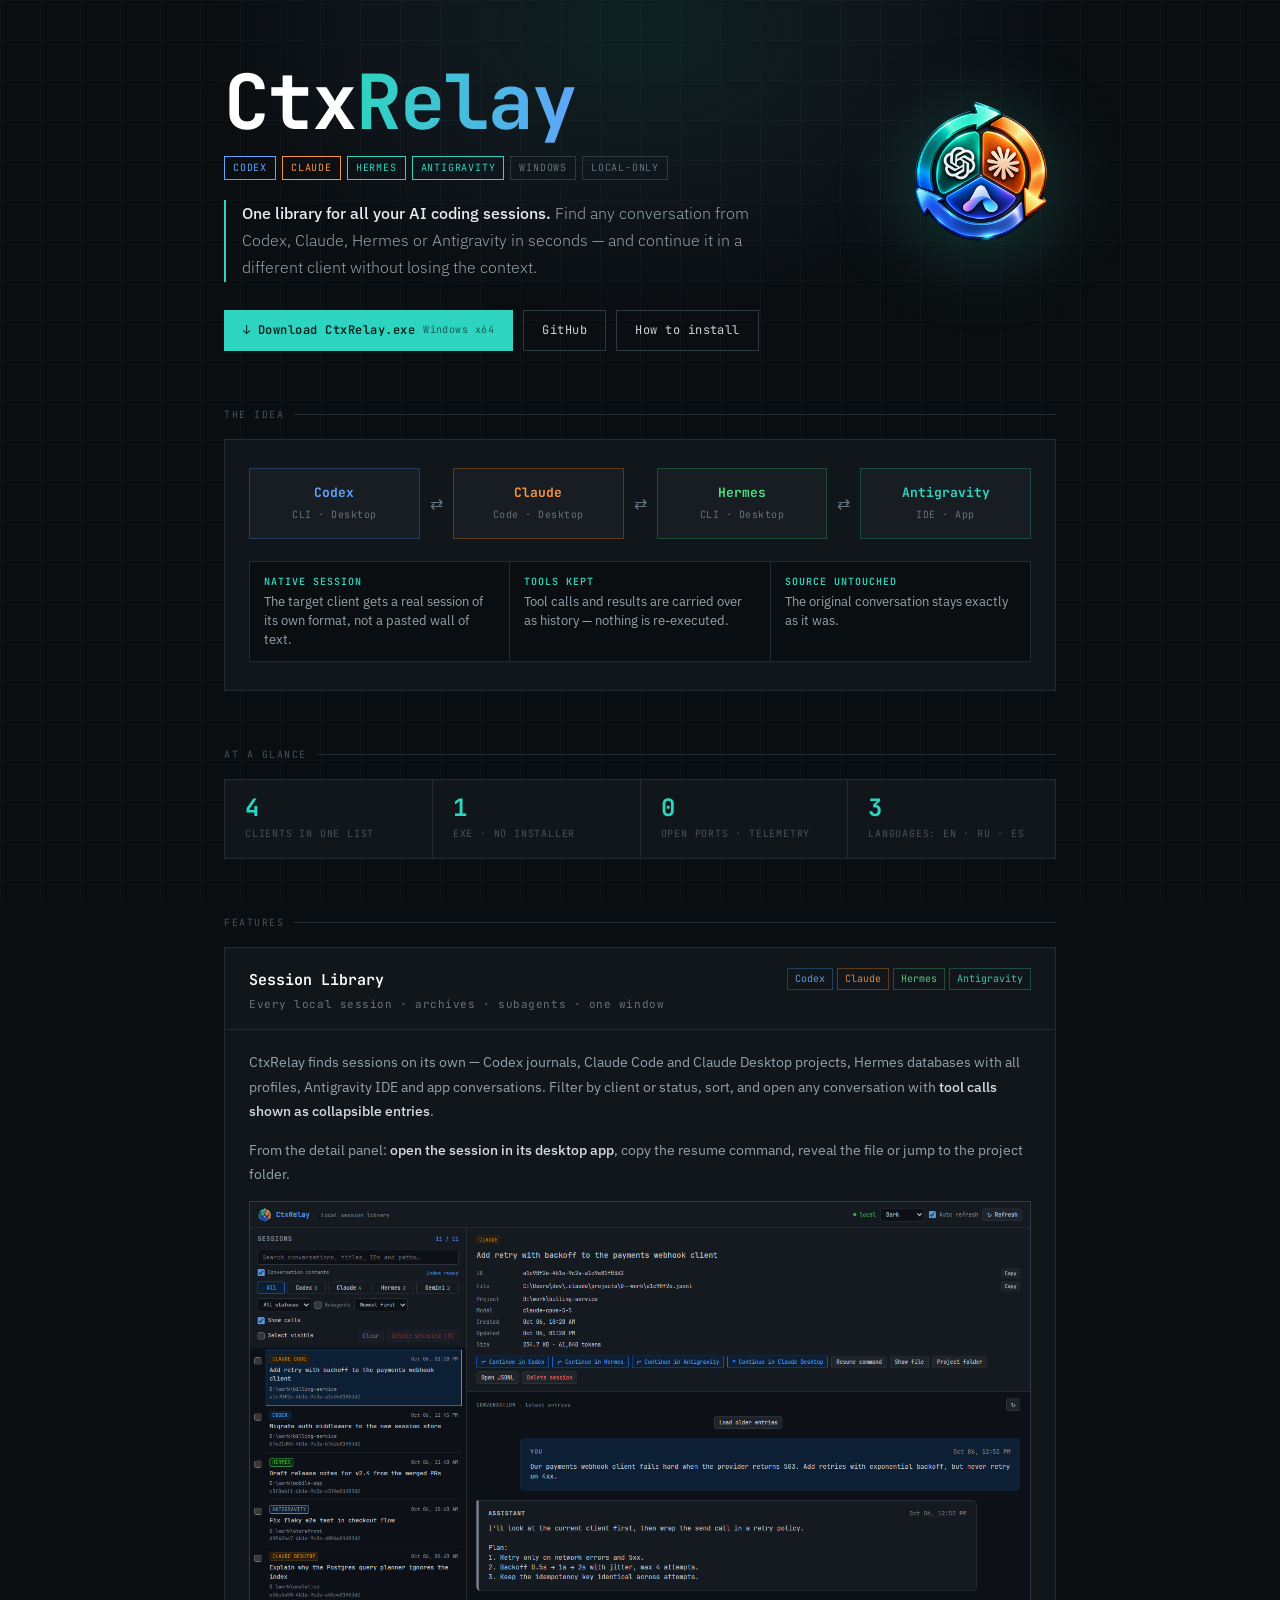
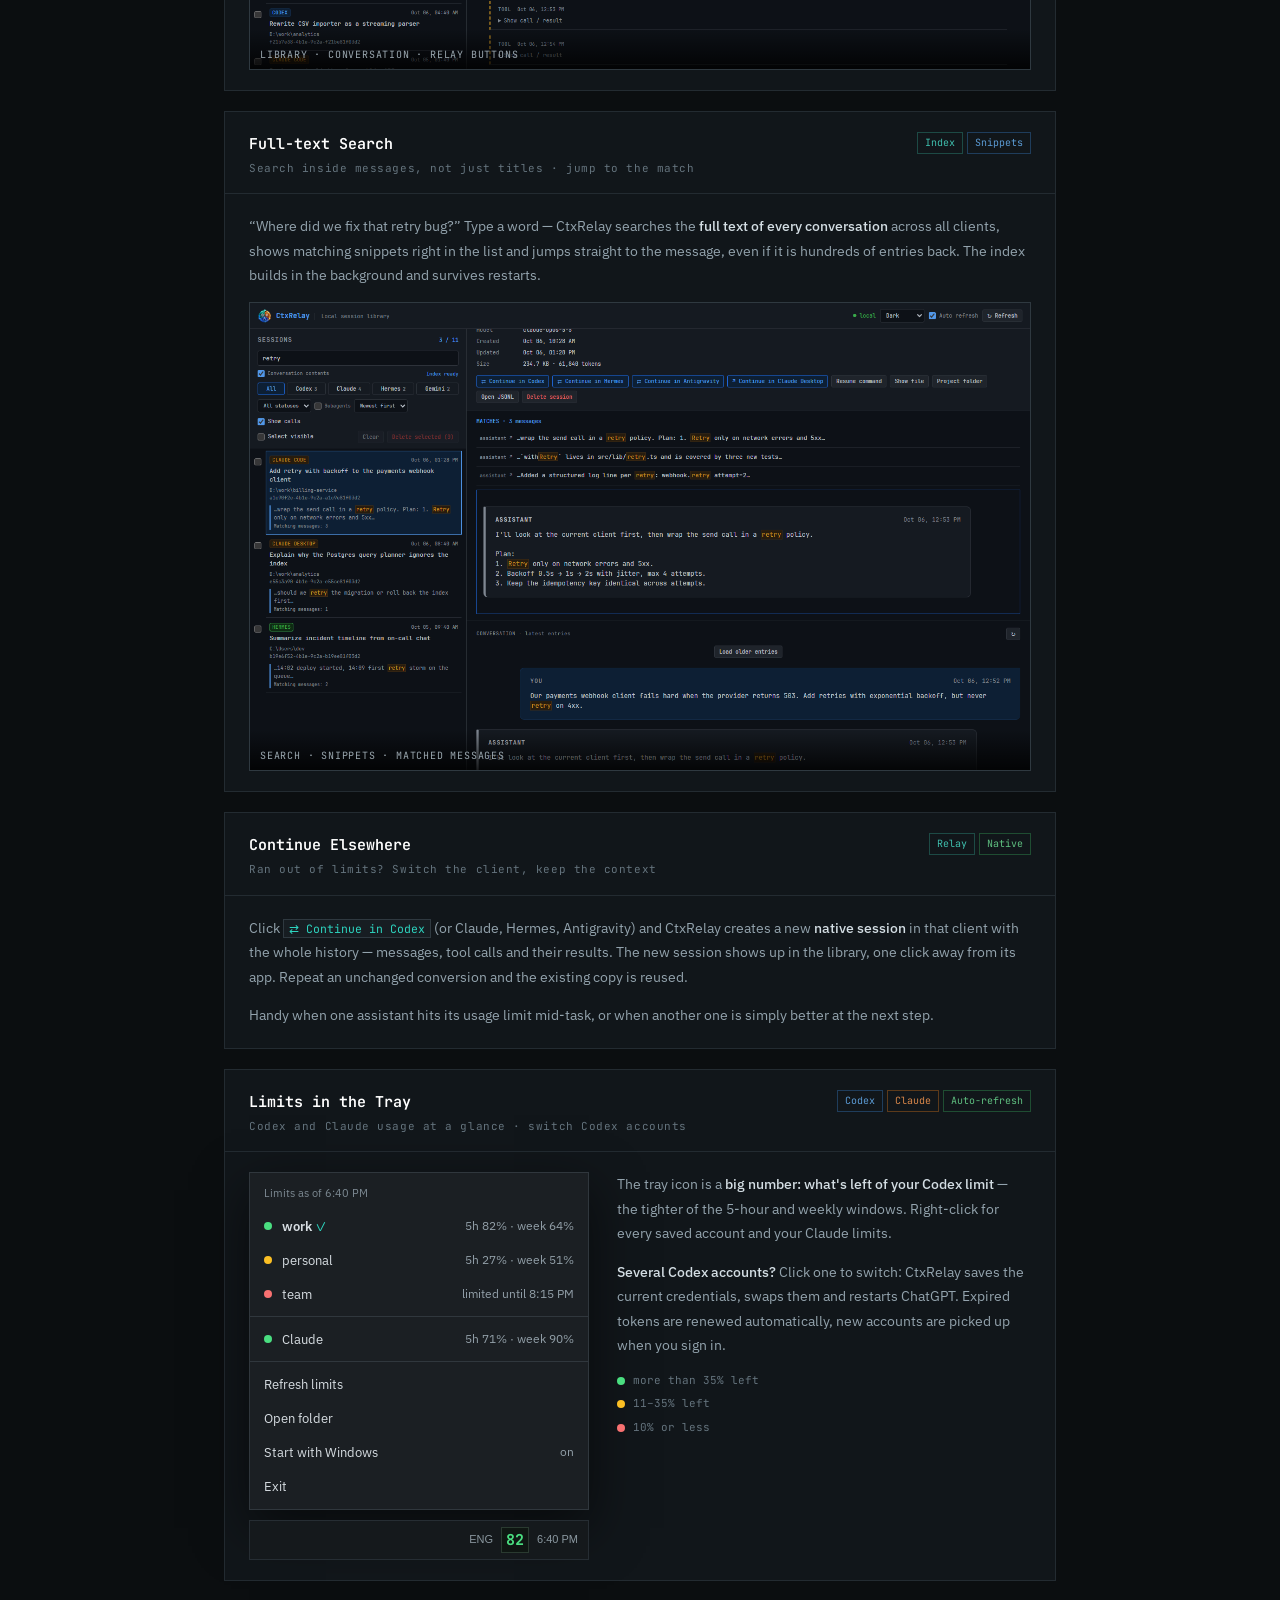
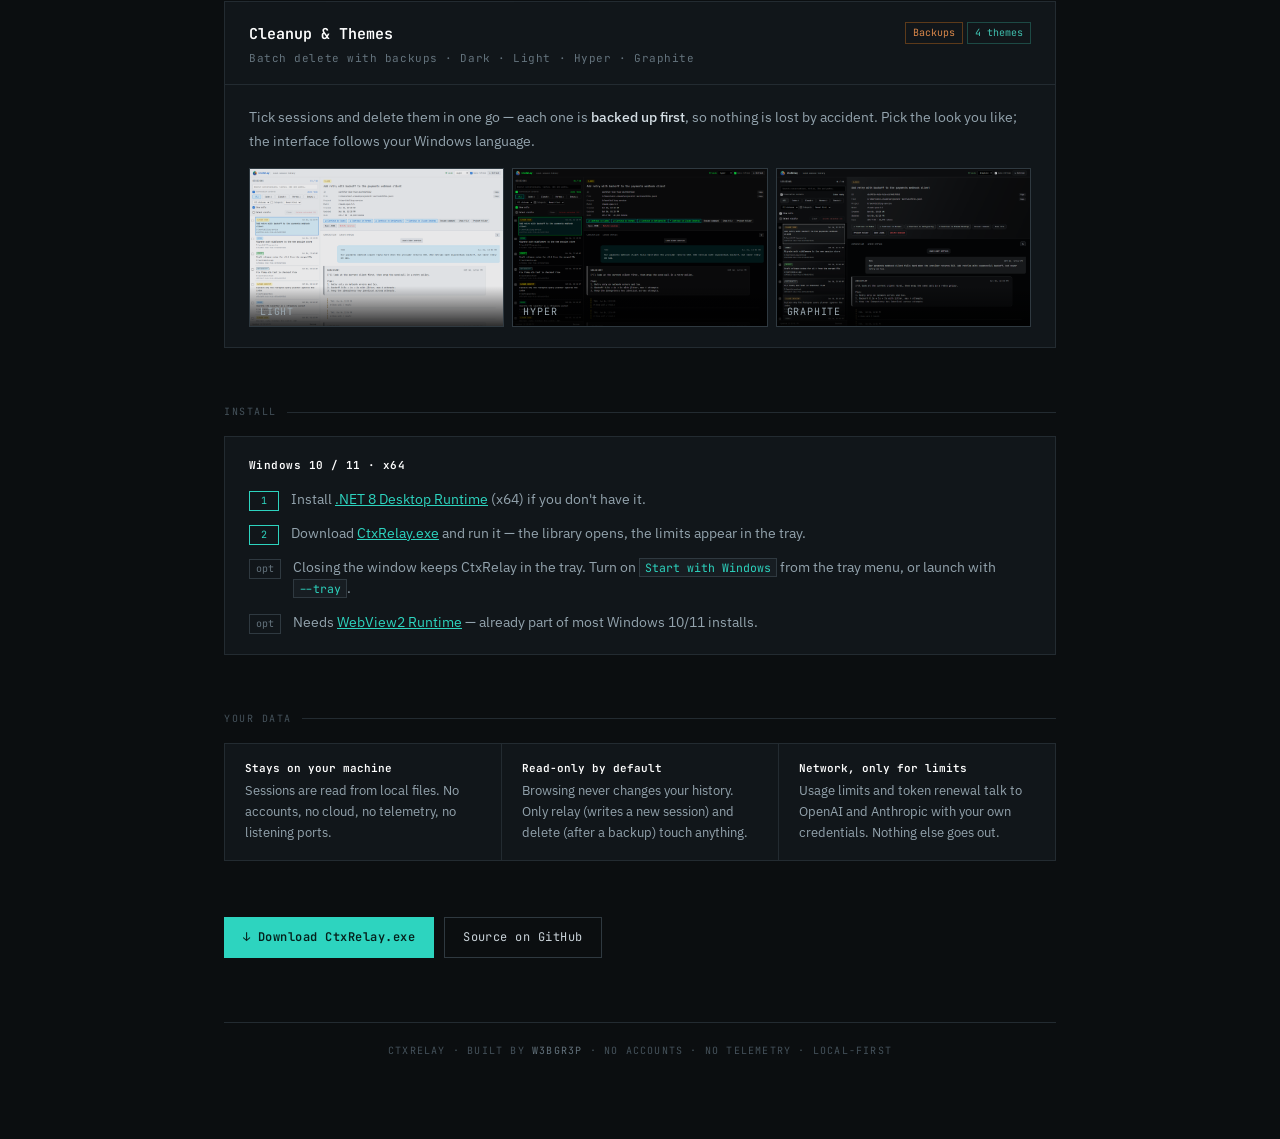
==== docs/index.html @ 4fca5189 "Add project landing page with demo screenshots" ====
<!DOCTYPE html>
<html lang="en">
<head>
  <meta charset="UTF-8">
  <meta name="viewport" content="width=device-width, initial-scale=1.0">
  <title>CtxRelay — one library for all your AI coding sessions</title>
  <meta name="description" content="Search Codex, Claude, Hermes and Antigravity sessions in one place and continue any conversation in another client. Windows, local, single exe.">
  <meta property="og:title" content="CtxRelay">
  <meta property="og:description" content="One library for Codex, Claude, Hermes and Antigravity sessions. Search them, read them, relay them to another client.">
  <meta property="og:image" content="images/library.png">
  <link rel="icon" type="image/png" href="images/logo.png">
  <link rel="preconnect" href="https://fonts.googleapis.com">
  <link href="https://fonts.googleapis.com/css2?family=JetBrains+Mono:wght@300;400;600;700&family=IBM+Plex+Sans:wght@300;400;500&display=swap" rel="stylesheet">
  <style>
    :root{
      --bg:#0b0e10;--bg2:#11161a;--bg3:#171d22;
      --border:#232b31;--border2:#2f3940;
      --text:#c9d2d8;--text-dim:#64737d;--text-muted:#45525b;--prose:#93a3ad;
      --teal:#2dd4bf;--orange:#fb923c;--blue:#60a5fa;--green:#4ade80;--amber:#fbbf24;--red:#f87171;
    }
    *{margin:0;padding:0;box-sizing:border-box}
    html{scroll-behavior:smooth}
    body{background:var(--bg);color:var(--text);font-family:'JetBrains Mono',monospace;font-size:13px;line-height:1.6;overflow-x:hidden}
    body::before{content:'';position:fixed;inset:0;background-image:linear-gradient(var(--border) 1px,transparent 1px),linear-gradient(90deg,var(--border) 1px,transparent 1px);background-size:40px 40px;opacity:.22;pointer-events:none;z-index:0}
    body::after{content:'';position:fixed;top:-30vh;left:50%;width:900px;height:600px;transform:translateX(-50%);background:radial-gradient(closest-side,rgba(45,212,191,.10),rgba(96,165,250,.05) 55%,transparent);pointer-events:none;z-index:0}
    .wrap{position:relative;z-index:1;max-width:880px;margin:0 auto;padding:64px 24px 80px}
    a{color:inherit}

    /* HERO */
    .hero{display:grid;grid-template-columns:1fr auto;gap:32px;align-items:center;margin-bottom:28px}
    .hero-logo{width:150px;height:150px;filter:drop-shadow(0 10px 40px rgba(45,212,191,.25))}
    .hero-name{font-size:clamp(44px,8vw,76px);font-weight:700;letter-spacing:-2px;color:#fff;line-height:1;margin-bottom:16px}
    .hero-name span{background:linear-gradient(90deg,var(--teal),var(--blue));-webkit-background-clip:text;background-clip:text;color:transparent}
    .hero-tags{display:flex;flex-wrap:wrap;gap:6px;margin-bottom:20px}
    .tag{font-size:10px;letter-spacing:.08em;text-transform:uppercase;padding:3px 8px;border:1px solid var(--border2);color:var(--text-dim)}
    .tag.t{border-color:var(--teal);color:var(--teal)}
    .tag.o{border-color:var(--orange);color:var(--orange)}
    .tag.b{border-color:var(--blue);color:var(--blue)}
    .hero-bio{font-family:'IBM Plex Sans',sans-serif;font-size:16px;font-weight:300;color:var(--prose);max-width:560px;line-height:1.7;border-left:2px solid var(--teal);padding-left:16px}
    .hero-bio b{color:#e6edf1;font-weight:500}
    .cta{display:flex;flex-wrap:wrap;gap:10px;margin:0 0 56px}
    .btn{font-family:'JetBrains Mono',monospace;font-size:12px;letter-spacing:.04em;padding:10px 18px;border:1px solid var(--border2);color:var(--text);text-decoration:none;transition:border-color .15s,color .15s,background .15s;display:inline-flex;align-items:center;gap:8px}
    .btn:hover{border-color:var(--teal);color:var(--teal)}
    .btn.primary{background:var(--teal);border-color:var(--teal);color:#05201c;font-weight:600}
    .btn.primary:hover{background:#5eead4;color:#05201c}
    .btn small{opacity:.65;font-weight:400}

    /* SECTION */
    .section{margin-bottom:56px}
    .section-label{font-size:10px;letter-spacing:.15em;text-transform:uppercase;color:var(--text-muted);margin-bottom:16px;display:flex;align-items:center;gap:10px}
    .section-label::after{content:'';flex:1;height:1px;background:var(--border)}

    /* RELAY DIAGRAM */
    .relay{border:1px solid var(--border);background:var(--bg2);padding:28px 24px}
    .relay-row{display:grid;grid-template-columns:1fr auto 1fr auto 1fr auto 1fr;align-items:center;gap:10px}
    .node{border:1px solid var(--border2);background:var(--bg3);padding:14px 10px;text-align:center}
    .node b{display:block;color:#fff;font-size:13px}
    .node small{font-size:10px;color:var(--text-dim);letter-spacing:.05em}
    .node.codex{border-color:#1f3d5c}.node.codex b{color:var(--blue)}
    .node.claude{border-color:#5c3a1a}.node.claude b{color:var(--orange)}
    .node.hermes{border-color:#1f4d32}.node.hermes b{color:var(--green)}
    .node.gemini{border-color:#1d4a45}.node.gemini b{color:var(--teal)}
    .link{color:var(--text-dim);font-size:16px;animation:pulse 2.4s ease-in-out infinite}
    .link:nth-of-type(2){animation-delay:.4s}.link:nth-of-type(3){animation-delay:.8s}
    @keyframes pulse{0%,100%{opacity:.35}50%{opacity:1;color:var(--teal)}}
    .relay-notes{display:grid;grid-template-columns:repeat(3,1fr);gap:1px;background:var(--border);border:1px solid var(--border);margin-top:22px}
    .relay-notes div{background:var(--bg);padding:12px 14px;font-family:'IBM Plex Sans',sans-serif;font-size:12.5px;color:var(--prose);line-height:1.5}
    .relay-notes b{display:block;font-family:'JetBrains Mono',monospace;font-size:10px;letter-spacing:.1em;text-transform:uppercase;color:var(--teal);margin-bottom:3px;font-weight:600}

    /* STATS */
    .stats{display:grid;grid-template-columns:repeat(auto-fit,minmax(150px,1fr));gap:1px;background:var(--border);border:1px solid var(--border)}
    .stat{background:var(--bg2);padding:16px 20px}
    .stat-val{font-size:24px;font-weight:700;color:var(--teal);line-height:1;margin-bottom:6px}
    .stat-label{font-size:10px;color:var(--text-muted);letter-spacing:.08em;text-transform:uppercase}

    /* FEATURES */
    .feature{border:1px solid var(--border);background:var(--bg2);margin-bottom:20px}
    .feature-header{padding:20px 24px 16px;display:flex;justify-content:space-between;align-items:flex-start;gap:12px;border-bottom:1px solid var(--border)}
    .feature-name{font-size:15px;font-weight:600;color:#fff;margin-bottom:4px}
    .feature-subtitle{font-size:11px;color:var(--text-dim);letter-spacing:.05em}
    .feature-badges{display:flex;flex-wrap:wrap;gap:4px;flex-shrink:0;justify-content:flex-end}
    .badge{font-size:10px;padding:2px 7px;border:1px solid var(--border2);color:var(--text-dim);white-space:nowrap}
    .badge.g{border-color:#1f4d32;color:#5fbf80}.badge.b{border-color:#1f3d5c;color:#5b9bd5}
    .badge.o{border-color:#5c3a1a;color:#d9874a}.badge.t{border-color:#1d4a45;color:#3fbfae}
    .feature-body{padding:20px 24px}
    .feature-desc{font-family:'IBM Plex Sans',sans-serif;font-size:14px;color:var(--prose);line-height:1.75;margin-bottom:14px}
    .feature-desc:last-child{margin-bottom:0}
    .feature-desc strong{color:#d3dde3;font-weight:500}
    .feature-desc code{font-family:'JetBrains Mono',monospace;font-size:11.5px;color:var(--teal);background:var(--bg3);border:1px solid var(--border2);padding:1px 5px}

    /* SCREENSHOTS */
    .screenshots{display:grid;grid-template-columns:1fr 1fr;gap:8px;margin-top:4px}
    .screenshots.single{grid-template-columns:1fr}
    .screenshots.three{grid-template-columns:repeat(3,1fr)}
    .ss{border:1px solid var(--border2);overflow:hidden;aspect-ratio:16/10;position:relative;background:var(--bg3);cursor:zoom-in}
    .screenshots.single .ss{aspect-ratio:16/9.6}
    .ss img{width:100%;height:100%;object-fit:cover;object-position:top left;display:block;opacity:.9;transition:opacity .2s,transform .4s}
    .ss:hover img{opacity:1;transform:scale(1.01)}
    .ss-label{position:absolute;bottom:0;left:0;right:0;background:linear-gradient(transparent,rgba(0,0,0,.8));font-size:10px;letter-spacing:.08em;text-transform:uppercase;color:#9aa7af;padding:18px 10px 6px}

    /* TRAY MOCK */
    .tray-demo{display:grid;grid-template-columns:auto 1fr;gap:28px;align-items:start}
    .menu{width:340px;max-width:100%;background:#1b1f23;border:1px solid #30373d;box-shadow:0 18px 50px rgba(0,0,0,.55);padding:6px 0;font-family:'Segoe UI','IBM Plex Sans',sans-serif;font-size:12.5px;color:#d7dde2}
    .menu-cap{padding:6px 14px;font-size:11px;color:#7d8a93}
    .menu-item{display:flex;align-items:center;gap:10px;padding:7px 14px}
    .menu-item:hover{background:#262c32}
    .menu-item .dot{width:8px;height:8px;border-radius:50%;flex-shrink:0}
    .menu-item .name{flex:1}
    .menu-item .name b{font-weight:600}
    .menu-item .right{color:#93a0a9;font-variant-numeric:tabular-nums;font-size:12px}
    .menu-item.active .name::after{content:' ✓';color:var(--teal)}
    .menu-sep{height:1px;background:#30373d;margin:5px 0}
    .taskbar{display:flex;align-items:center;gap:8px;margin-top:10px;width:340px;max-width:100%;justify-content:flex-end;padding:6px 10px;background:#15191c;border:1px solid #262d33;font-family:'Segoe UI',sans-serif;font-size:11px;color:#8a979f}
    .tray-icon{font-family:'JetBrains Mono',monospace;font-weight:700;font-size:15px;color:var(--green);padding:0 4px;border:1px solid #2a3a30;background:#0f1612}
    .legend{display:flex;flex-direction:column;gap:6px;margin-top:14px;font-size:11px;color:var(--text-dim)}
    .legend span::before{content:'';display:inline-block;width:8px;height:8px;border-radius:50%;margin-right:8px;vertical-align:middle;background:var(--c)}

    /* INSTALL */
    .install{border:1px solid var(--border);background:var(--bg2);padding:20px 24px}
    .install-title{font-size:11px;font-weight:600;color:#fff;margin-bottom:14px;letter-spacing:.04em}
    .install-step{display:flex;gap:12px;align-items:flex-start;margin-bottom:12px;font-family:'IBM Plex Sans',sans-serif;font-size:13.5px;color:var(--prose);line-height:1.6}
    .install-step:last-child{margin-bottom:0}
    .install-num{font-family:'JetBrains Mono',monospace;font-size:10px;color:var(--teal);border:1px solid var(--teal);padding:1px 6px;flex-shrink:0;margin-top:2px;min-width:30px;text-align:center}
    .install-num.opt{color:var(--text-dim);border-color:var(--border2)}
    .install-step a{color:var(--teal)}
    .install-step code{font-family:'JetBrains Mono',monospace;font-size:11.5px;color:var(--teal);background:var(--bg3);border:1px solid var(--border2);padding:1px 5px;white-space:nowrap}

    /* PRIVACY */
    .facts{display:grid;grid-template-columns:repeat(auto-fit,minmax(240px,1fr));gap:1px;background:var(--border);border:1px solid var(--border)}
    .fact{background:var(--bg2);padding:16px 20px;font-family:'IBM Plex Sans',sans-serif;font-size:13px;color:var(--prose);line-height:1.6}
    .fact b{display:block;font-family:'JetBrains Mono',monospace;font-size:11px;color:#fff;margin-bottom:4px;font-weight:600}

    footer{margin-top:64px;padding-top:20px;border-top:1px solid var(--border);font-size:10px;color:var(--text-muted);letter-spacing:.12em;text-transform:uppercase;text-align:center}
    footer a{color:var(--text-dim);text-decoration:none}footer a:hover{color:var(--teal)}

    /* LIGHTBOX */
    #lb{display:none;position:fixed;inset:0;z-index:9999;background:rgba(0,0,0,.92);cursor:zoom-out;align-items:center;justify-content:center}
    #lb.on{display:flex}
    #lb img{max-width:94vw;max-height:92vh;object-fit:contain;box-shadow:0 0 80px rgba(0,0,0,.8);border:1px solid var(--border2)}
    #lb-close{position:fixed;top:20px;right:24px;color:var(--text-dim);font-size:11px;letter-spacing:.1em;text-transform:uppercase;cursor:pointer}

    @media(max-width:720px){
      .hero{grid-template-columns:1fr}
      .hero-logo{width:96px;height:96px;order:-1}
      .relay-row{grid-template-columns:1fr 1fr;gap:8px}
      .relay-row .link{display:none}
      .relay-notes{grid-template-columns:1fr}
      .tray-demo{grid-template-columns:1fr}
      .screenshots,.screenshots.three{grid-template-columns:1fr}
      .feature-header{flex-direction:column}
      .feature-badges{justify-content:flex-start}
    }
    @media(prefers-reduced-motion:reduce){.link{animation:none}.ss img{transition:none}}
  </style>
</head>
<body>
<div class="wrap">
  <!-- HERO -->
  <header class="hero">
    <div>
      <h1 class="hero-name">Ctx<span>Relay</span></h1>
      <div class="hero-tags">
        <span class="tag b">Codex</span>
        <span class="tag o">Claude</span>
        <span class="tag t">Hermes</span>
        <span class="tag t">Antigravity</span>
        <span class="tag">Windows</span>
        <span class="tag">Local-only</span>
      </div>
      <p class="hero-bio">
        <b>One library for all your AI coding sessions.</b>
        Find any conversation from Codex, Claude, Hermes or Antigravity in seconds —
        and continue it in a different client without losing the context.
      </p>
    </div>
    <img class="hero-logo" src="images/logo.png" alt="CtxRelay logo" width="150" height="150">
  </header>
  <div class="cta">
    <a class="btn primary" href="https://github.com/w3bgr3p/CtxRelay/releases/latest/download/CtxRelay.exe">↓ Download CtxRelay.exe <small>Windows x64</small></a>
    <a class="btn" href="https://github.com/w3bgr3p/CtxRelay">GitHub</a>
    <a class="btn" href="#install">How to install</a>
  </div>

  <!-- RELAY -->
  <section class="section">
    <div class="section-label">The idea</div>
    <div class="relay">
      <div class="relay-row">
        <div class="node codex"><b>Codex</b><small>CLI · Desktop</small></div>
        <span class="link">⇄</span>
        <div class="node claude"><b>Claude</b><small>Code · Desktop</small></div>
        <span class="link">⇄</span>
        <div class="node hermes"><b>Hermes</b><small>CLI · Desktop</small></div>
        <span class="link">⇄</span>
        <div class="node gemini"><b>Antigravity</b><small>IDE · App</small></div>
      </div>
      <div class="relay-notes">
        <div><b>Native session</b>The target client gets a real session of its own format, not a pasted wall of text.</div>
        <div><b>Tools kept</b>Tool calls and results are carried over as history — nothing is re-executed.</div>
        <div><b>Source untouched</b>The original conversation stays exactly as it was.</div>
      </div>
    </div>
  </section>

  <!-- STATS -->
  <section class="section">
    <div class="section-label">At a glance</div>
    <div class="stats">
      <div class="stat"><div class="stat-val">4</div><div class="stat-label">clients in one list</div></div>
      <div class="stat"><div class="stat-val">1</div><div class="stat-label">exe · no installer</div></div>
      <div class="stat"><div class="stat-val">0</div><div class="stat-label">open ports · telemetry</div></div>
      <div class="stat"><div class="stat-val">3</div><div class="stat-label">languages: en · ru · es</div></div>
    </div>
  </section>

  <!-- FEATURES -->
  <section class="section">
    <div class="section-label">Features</div>

    <div class="feature">
      <div class="feature-header">
        <div>
          <div class="feature-name">Session Library</div>
          <div class="feature-subtitle">Every local session · archives · subagents · one window</div>
        </div>
        <div class="feature-badges"><span class="badge b">Codex</span><span class="badge o">Claude</span><span class="badge g">Hermes</span><span class="badge t">Antigravity</span></div>
      </div>
      <div class="feature-body">
        <p class="feature-desc">
          CtxRelay finds sessions on its own — Codex journals, Claude Code and Claude Desktop projects,
          Hermes databases with all profiles, Antigravity IDE and app conversations. Filter by client or status,
          sort, and open any conversation with <strong>tool calls shown as collapsible entries</strong>.
        </p>
        <p class="feature-desc">
          From the detail panel: <strong>open the session in its desktop app</strong>, copy the resume command,
          reveal the file or jump to the project folder.
        </p>
        <div class="screenshots single">
          <div class="ss"><img src="images/library.png" alt="Session library with a Claude conversation open" loading="lazy"><div class="ss-label">Library · conversation · relay buttons</div></div>
        </div>
      </div>
    </div>

    <div class="feature">
      <div class="feature-header">
        <div>
          <div class="feature-name">Full-text Search</div>
          <div class="feature-subtitle">Search inside messages, not just titles · jump to the match</div>
        </div>
        <div class="feature-badges"><span class="badge t">Index</span><span class="badge b">Snippets</span></div>
      </div>
      <div class="feature-body">
        <p class="feature-desc">
          “Where did we fix that retry bug?” Type a word — CtxRelay searches the <strong>full text of every conversation</strong>
          across all clients, shows matching snippets right in the list and jumps straight to the message,
          even if it is hundreds of entries back. The index builds in the background and survives restarts.
        </p>
        <div class="screenshots single">
          <div class="ss"><img src="images/search.png" alt="Content search with highlighted matches" loading="lazy"><div class="ss-label">Search · snippets · matched messages</div></div>
        </div>
      </div>
    </div>

    <div class="feature">
      <div class="feature-header">
        <div>
          <div class="feature-name">Continue Elsewhere</div>
          <div class="feature-subtitle">Ran out of limits? Switch the client, keep the context</div>
        </div>
        <div class="feature-badges"><span class="badge t">Relay</span><span class="badge g">Native</span></div>
      </div>
      <div class="feature-body">
        <p class="feature-desc">
          Click <code>⇄ Continue in Codex</code> (or Claude, Hermes, Antigravity) and CtxRelay creates a new
          <strong>native session</strong> in that client with the whole history — messages, tool calls and their results.
          The new session shows up in the library, one click away from its app. Repeat an unchanged conversion and the existing copy is reused.
        </p>
        <p class="feature-desc">
          Handy when one assistant hits its usage limit mid-task, or when another one is simply better at the next step.
        </p>
      </div>
    </div>

    <div class="feature">
      <div class="feature-header">
        <div>
          <div class="feature-name">Limits in the Tray</div>
          <div class="feature-subtitle">Codex and Claude usage at a glance · switch Codex accounts</div>
        </div>
        <div class="feature-badges"><span class="badge b">Codex</span><span class="badge o">Claude</span><span class="badge g">Auto-refresh</span></div>
      </div>
      <div class="feature-body">
        <div class="tray-demo">
          <div>
            <div class="menu" aria-label="Tray menu example">
              <div class="menu-cap">Limits as of 6:40 PM</div>
              <div class="menu-item active"><span class="dot" style="background:var(--green)"></span><span class="name"><b>work</b></span><span class="right">5h 82% · week 64%</span></div>
              <div class="menu-item"><span class="dot" style="background:var(--amber)"></span><span class="name">personal</span><span class="right">5h 27% · week 51%</span></div>
              <div class="menu-item"><span class="dot" style="background:var(--red)"></span><span class="name">team</span><span class="right">limited until 8:15 PM</span></div>
              <div class="menu-sep"></div>
              <div class="menu-item"><span class="dot" style="background:var(--green)"></span><span class="name">Claude</span><span class="right">5h 71% · week 90%</span></div>
              <div class="menu-sep"></div>
              <div class="menu-item"><span class="name">Refresh limits</span></div>
              <div class="menu-item"><span class="name">Open folder</span></div>
              <div class="menu-item"><span class="name">Start with Windows</span><span class="right">on</span></div>
              <div class="menu-item"><span class="name">Exit</span></div>
            </div>
            <div class="taskbar">ENG <span class="tray-icon" title="Remaining limit of the active account">82</span> 6:40 PM</div>
          </div>
          <div>
            <p class="feature-desc">
              The tray icon is a <strong>big number: what's left of your Codex limit</strong> — the tighter of the 5-hour and weekly windows.
              Right-click for every saved account and your Claude limits.
            </p>
            <p class="feature-desc">
              <strong>Several Codex accounts?</strong> Click one to switch: CtxRelay saves the current credentials,
              swaps them and restarts ChatGPT. Expired tokens are renewed automatically, new accounts are picked up when you sign in.
            </p>
            <div class="legend">
              <span style="--c:var(--green)">more than 35% left</span>
              <span style="--c:var(--amber)">11–35% left</span>
              <span style="--c:var(--red)">10% or less</span>
            </div>
          </div>
        </div>
      </div>
    </div>

    <div class="feature">
      <div class="feature-header">
        <div>
          <div class="feature-name">Cleanup &amp; Themes</div>
          <div class="feature-subtitle">Batch delete with backups · Dark · Light · Hyper · Graphite</div>
        </div>
        <div class="feature-badges"><span class="badge o">Backups</span><span class="badge t">4 themes</span></div>
      </div>
      <div class="feature-body">
        <p class="feature-desc">
          Tick sessions and delete them in one go — each one is <strong>backed up first</strong>, so nothing is lost by accident.
          Pick the look you like; the interface follows your Windows language.
        </p>
        <div class="screenshots three">
          <div class="ss"><img src="images/theme-light.png" alt="Light theme" loading="lazy"><div class="ss-label">Light</div></div>
          <div class="ss"><img src="images/theme-hyper.png" alt="Hyper theme" loading="lazy"><div class="ss-label">Hyper</div></div>
          <div class="ss"><img src="images/theme-graphite.png" alt="Graphite theme" loading="lazy"><div class="ss-label">Graphite</div></div>
        </div>
      </div>
    </div>
  </section>

  <!-- INSTALL -->
  <section class="section" id="install">
    <div class="section-label">Install</div>
    <div class="install">
      <div class="install-title">Windows 10 / 11 · x64</div>
      <div class="install-step"><span class="install-num">1</span><span>Install <a href="https://dotnet.microsoft.com/download/dotnet/8.0">.NET 8 Desktop Runtime</a> (x64) if you don't have it.</span></div>
      <div class="install-step"><span class="install-num">2</span><span>Download <a href="https://github.com/w3bgr3p/CtxRelay/releases/latest/download/CtxRelay.exe">CtxRelay.exe</a> and run it — the library opens, the limits appear in the tray.</span></div>
      <div class="install-step"><span class="install-num opt">opt</span><span>Closing the window keeps CtxRelay in the tray. Turn on <code>Start with Windows</code> from the tray menu, or launch with <code>--tray</code>.</span></div>
      <div class="install-step"><span class="install-num opt">opt</span><span>Needs <a href="https://developer.microsoft.com/microsoft-edge/webview2/">WebView2 Runtime</a> — already part of most Windows 10/11 installs.</span></div>
    </div>
  </section>

  <!-- PRIVACY -->
  <section class="section">
    <div class="section-label">Your data</div>
    <div class="facts">
      <div class="fact"><b>Stays on your machine</b>Sessions are read from local files. No accounts, no cloud, no telemetry, no listening ports.</div>
      <div class="fact"><b>Read-only by default</b>Browsing never changes your history. Only relay (writes a new session) and delete (after a backup) touch anything.</div>
      <div class="fact"><b>Network, only for limits</b>Usage limits and token renewal talk to OpenAI and Anthropic with your own credentials. Nothing else goes out.</div>
    </div>
  </section>

  <div class="cta" style="margin-bottom:0">
    <a class="btn primary" href="https://github.com/w3bgr3p/CtxRelay/releases/latest/download/CtxRelay.exe">↓ Download CtxRelay.exe</a>
    <a class="btn" href="https://github.com/w3bgr3p/CtxRelay">Source on GitHub</a>
  </div>

  <footer>CtxRelay · built by <a href="https://github.com/w3bgr3p">w3bgr3p</a> · no accounts · no telemetry · local-first</footer>
</div>
<div id="lb" role="dialog" aria-label="Screenshot"><span id="lb-close">close ✕</span><img alt=""></div>
<script>
  const lb = document.getElementById('lb'), lbImg = lb.querySelector('img');
  document.querySelectorAll('.ss').forEach(el => el.addEventListener('click', () => {
    const img = el.querySelector('img'); lbImg.src = img.src; lbImg.alt = img.alt; lb.classList.add('on');
  }));
  lb.addEventListener('click', () => lb.classList.remove('on'));
  document.addEventListener('keydown', e => { if (e.key === 'Escape') lb.classList.remove('on'); });
</script>
</body>
</html>
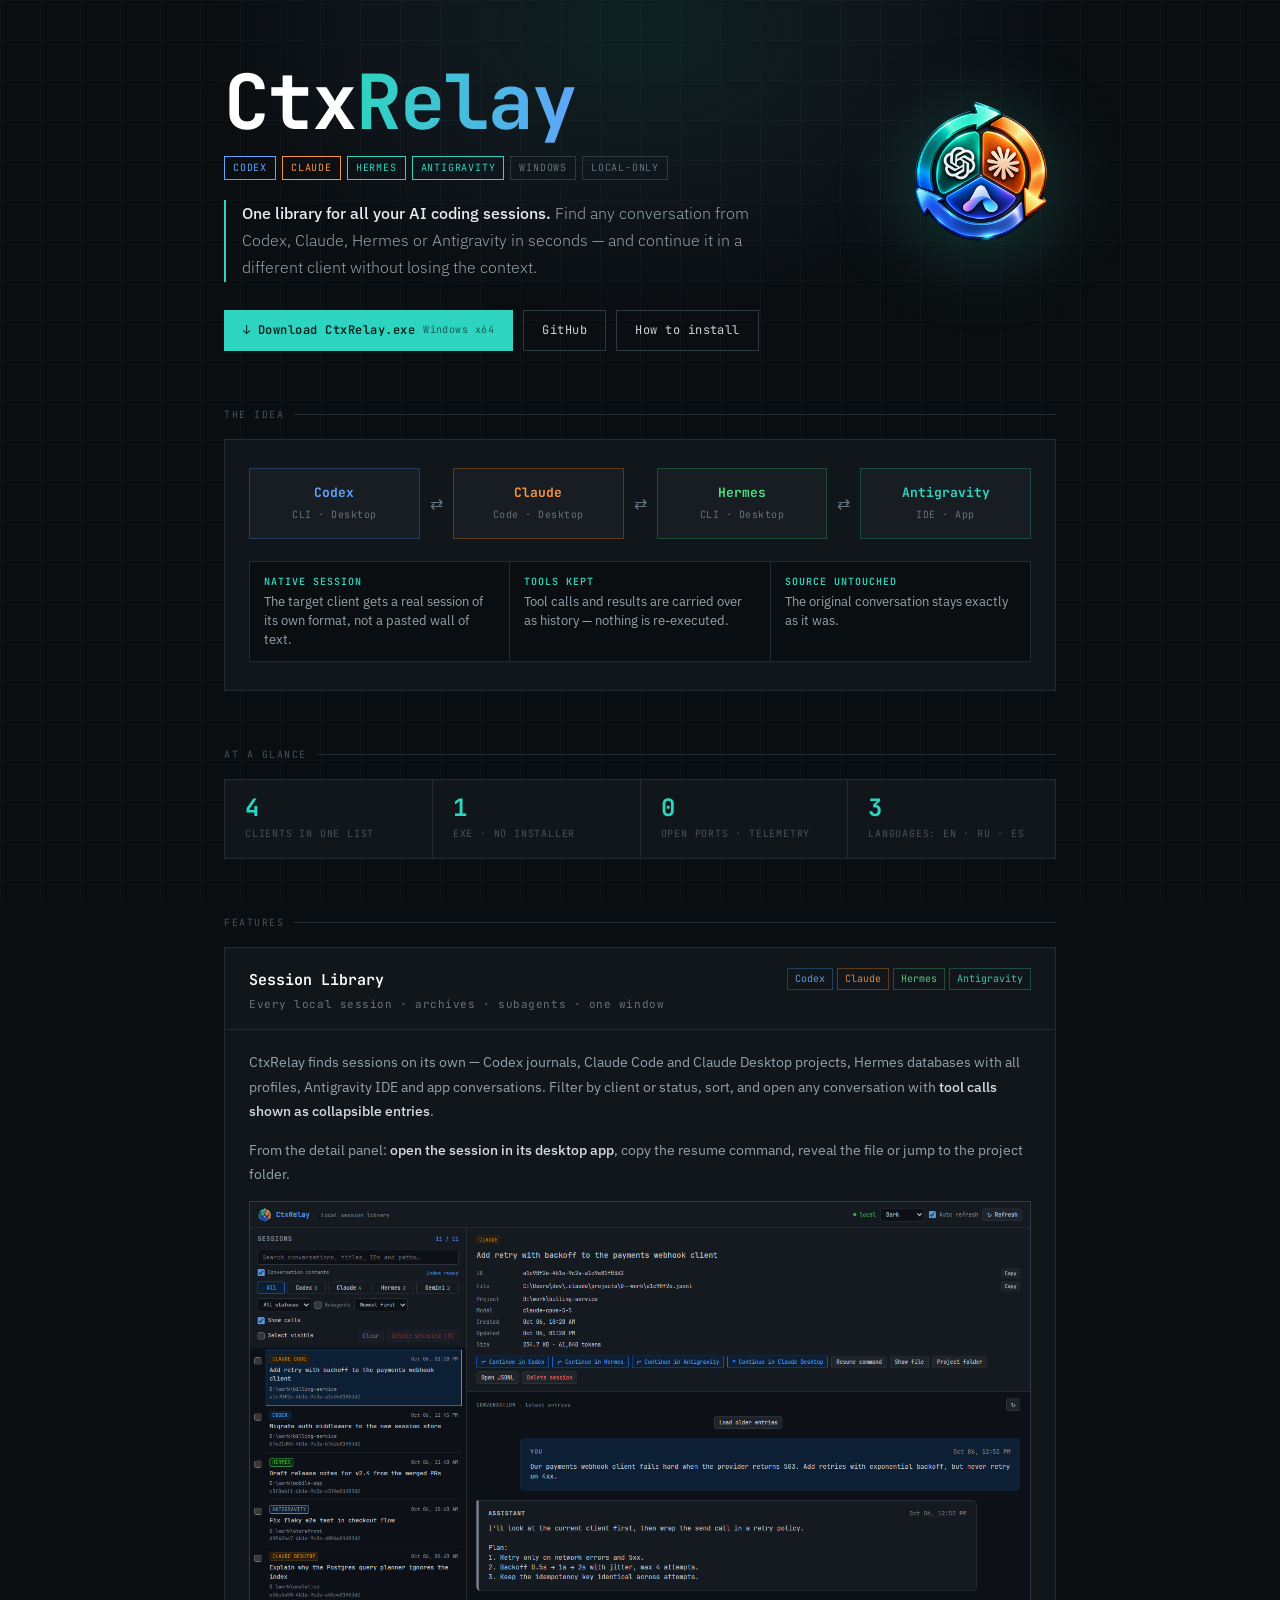
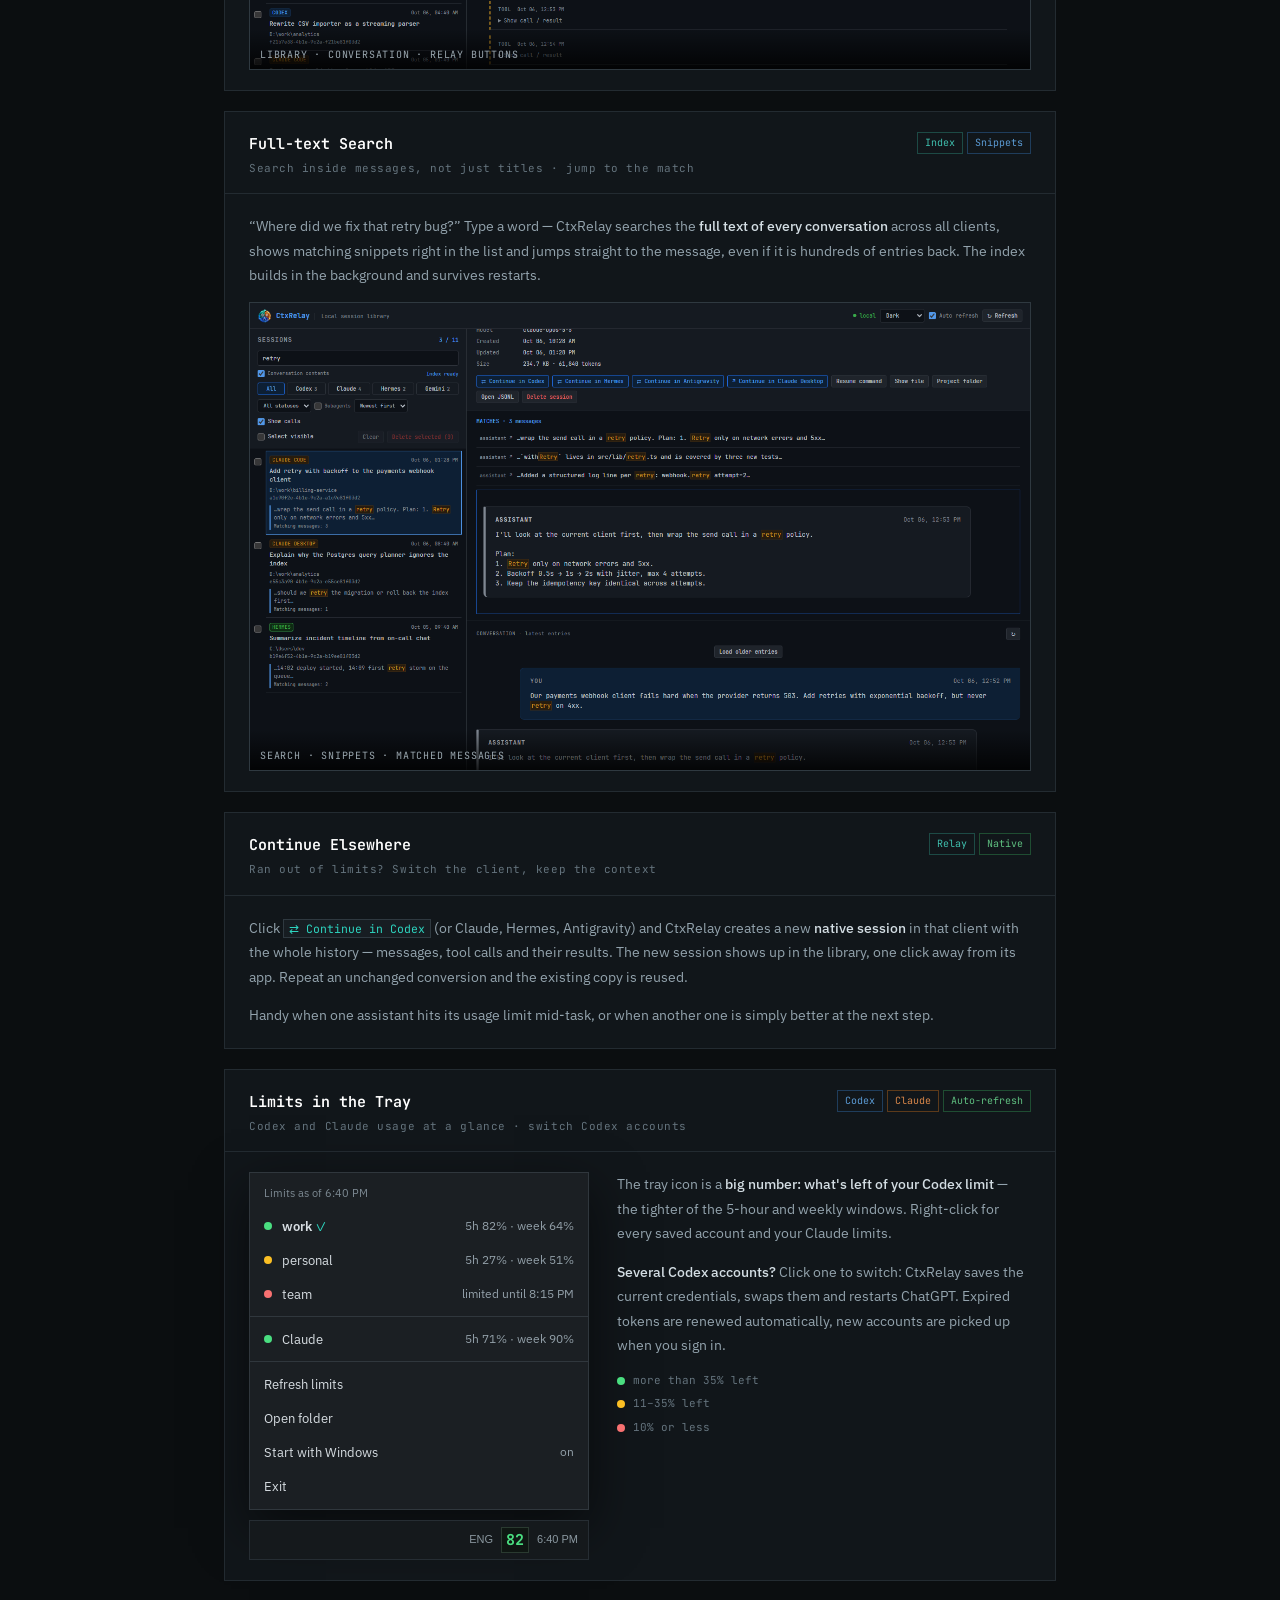
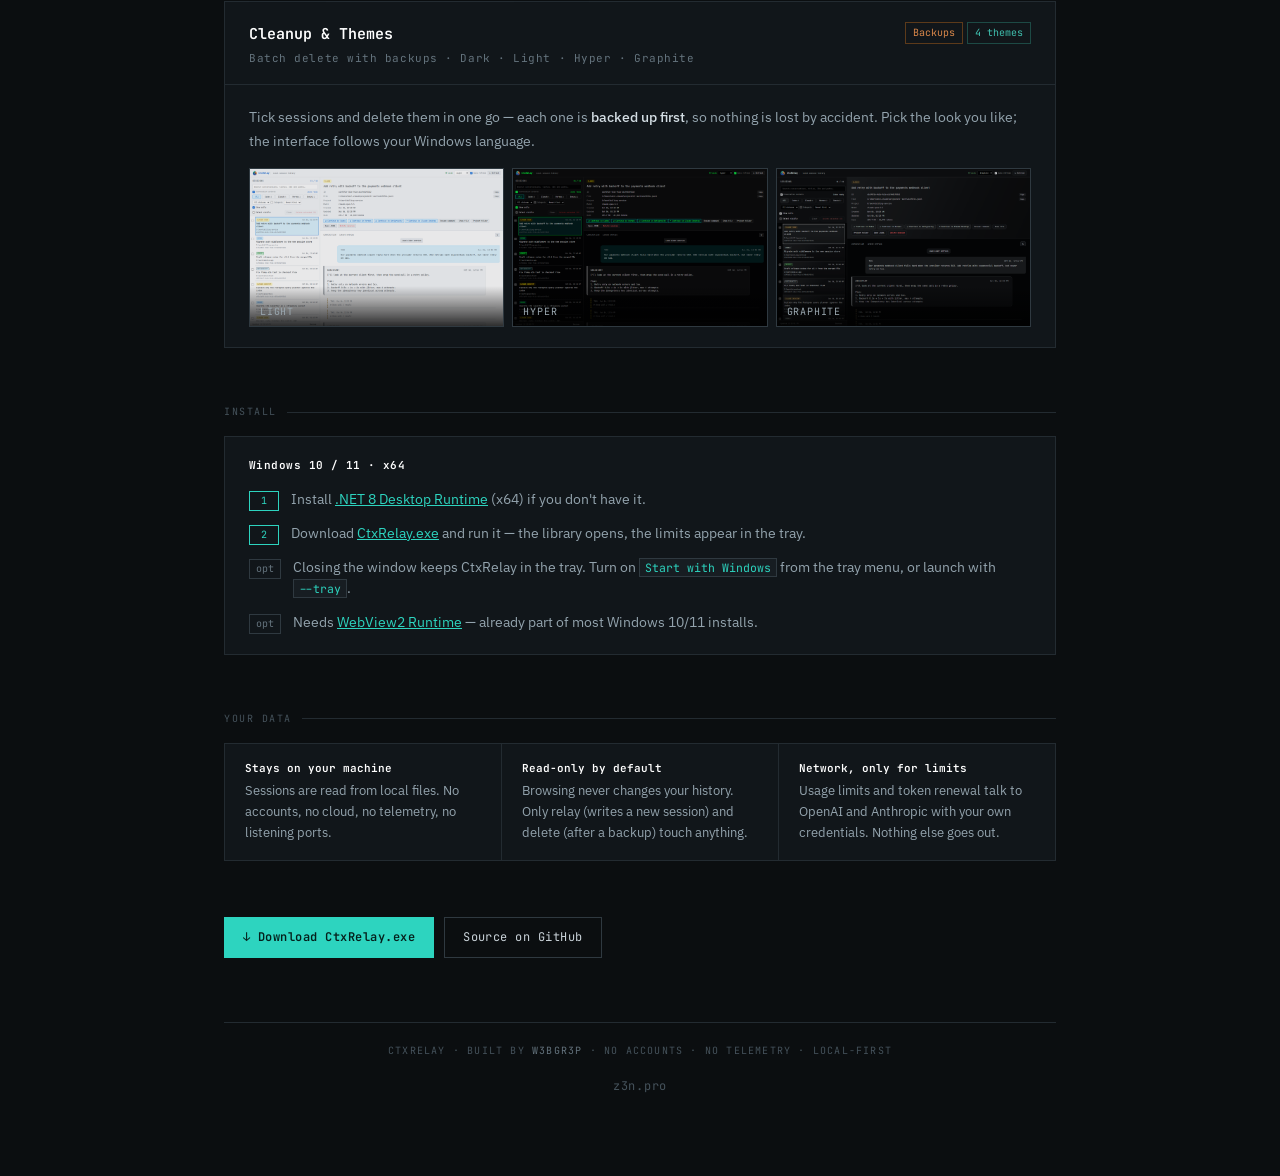
==== commit 3a1af0a0: "Add z3n.pro link to landing footer" ====
--- a/docs/index.html
+++ b/docs/index.html
@@ -132,6 +132,7 @@
 
     footer{margin-top:64px;padding-top:20px;border-top:1px solid var(--border);font-size:10px;color:var(--text-muted);letter-spacing:.12em;text-transform:uppercase;text-align:center}
     footer a{color:var(--text-dim);text-decoration:none}footer a:hover{color:var(--teal)}
+    footer .home{display:block;margin-top:18px;font-size:12px;letter-spacing:.06em;text-transform:none;color:var(--text-muted)}
 
     /* LIGHTBOX */
     #lb{display:none;position:fixed;inset:0;z-index:9999;background:rgba(0,0,0,.92);cursor:zoom-out;align-items:center;justify-content:center}
@@ -375,7 +376,8 @@
     <a class="btn" href="https://github.com/w3bgr3p/CtxRelay">Source on GitHub</a>
   </div>
 
-  <footer>CtxRelay · built by <a href="https://github.com/w3bgr3p">w3bgr3p</a> · no accounts · no telemetry · local-first</footer>
+  <footer>CtxRelay · built by <a href="https://github.com/w3bgr3p">w3bgr3p</a> · no accounts · no telemetry · local-first
+    <a class="home" href="https://z3n.pro">z3n.pro</a></footer>
 </div>
 <div id="lb" role="dialog" aria-label="Screenshot"><span id="lb-close">close ✕</span><img alt=""></div>
 <script>
